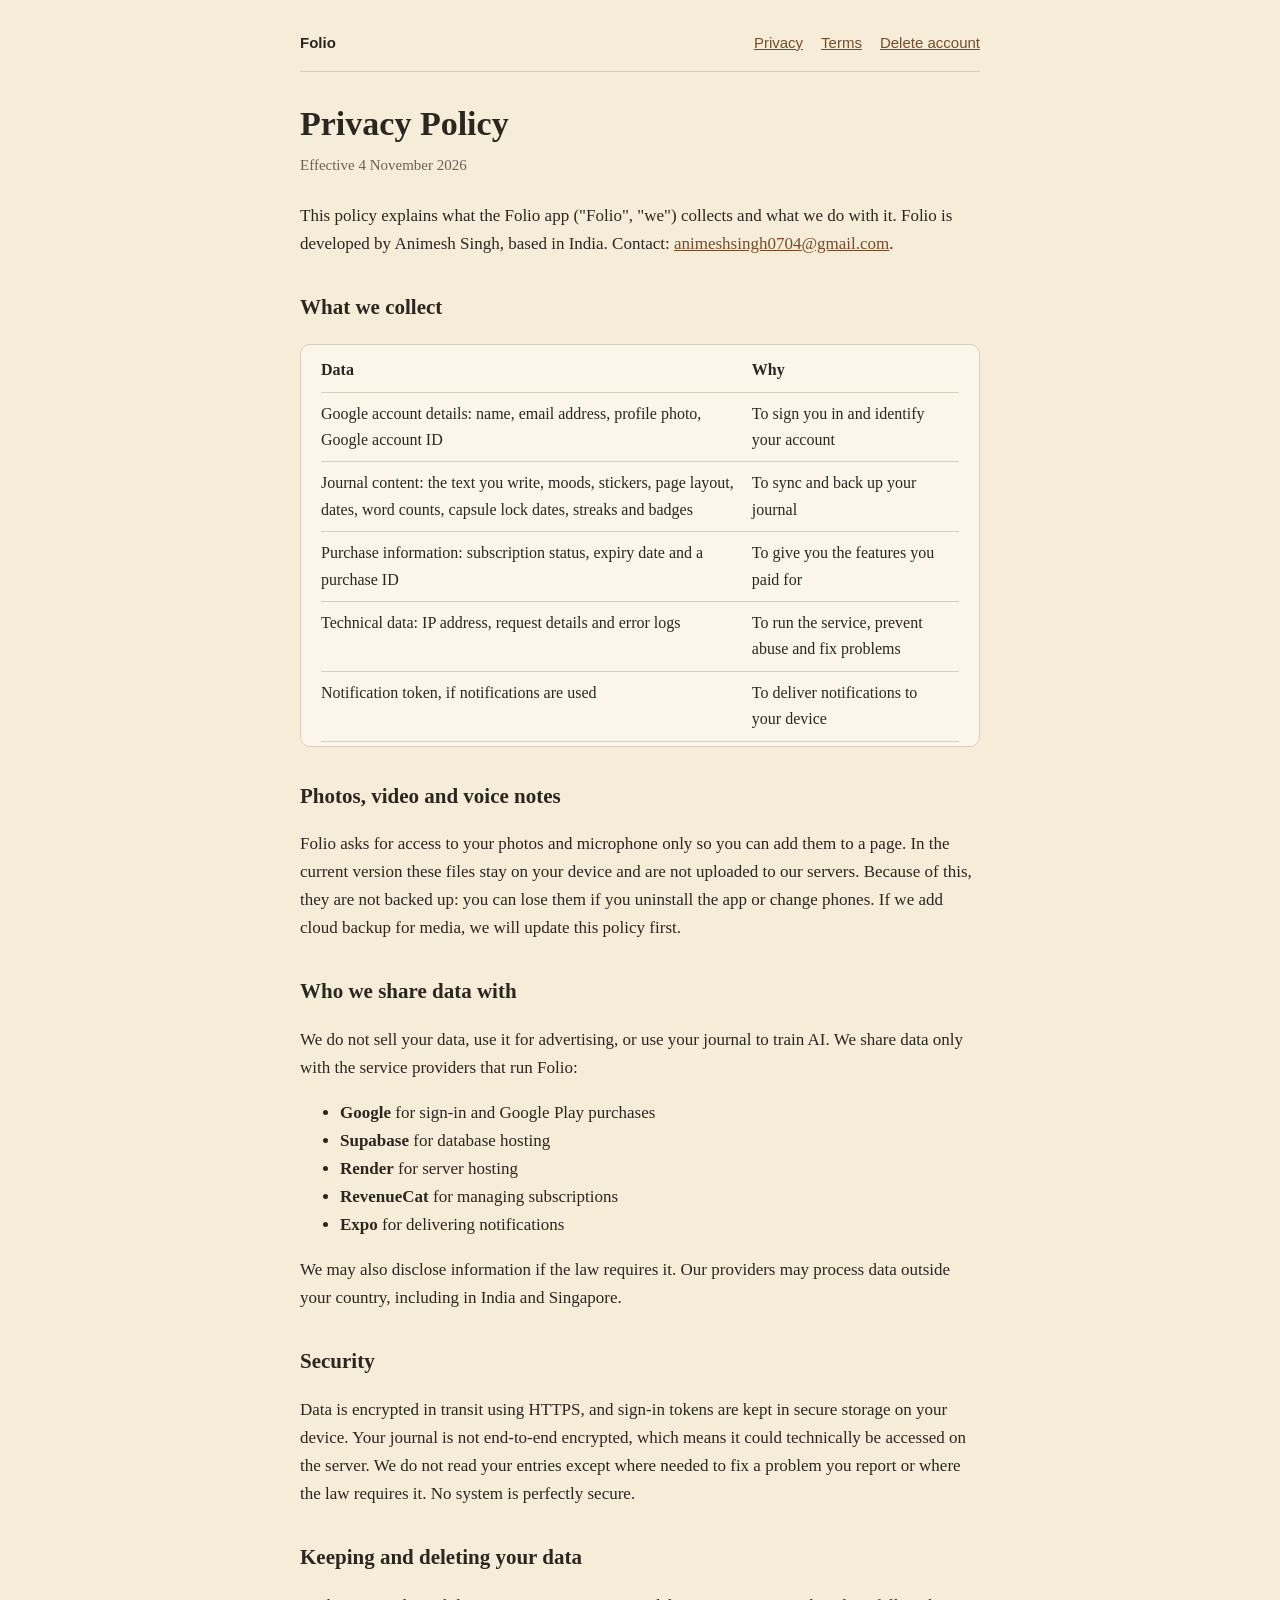
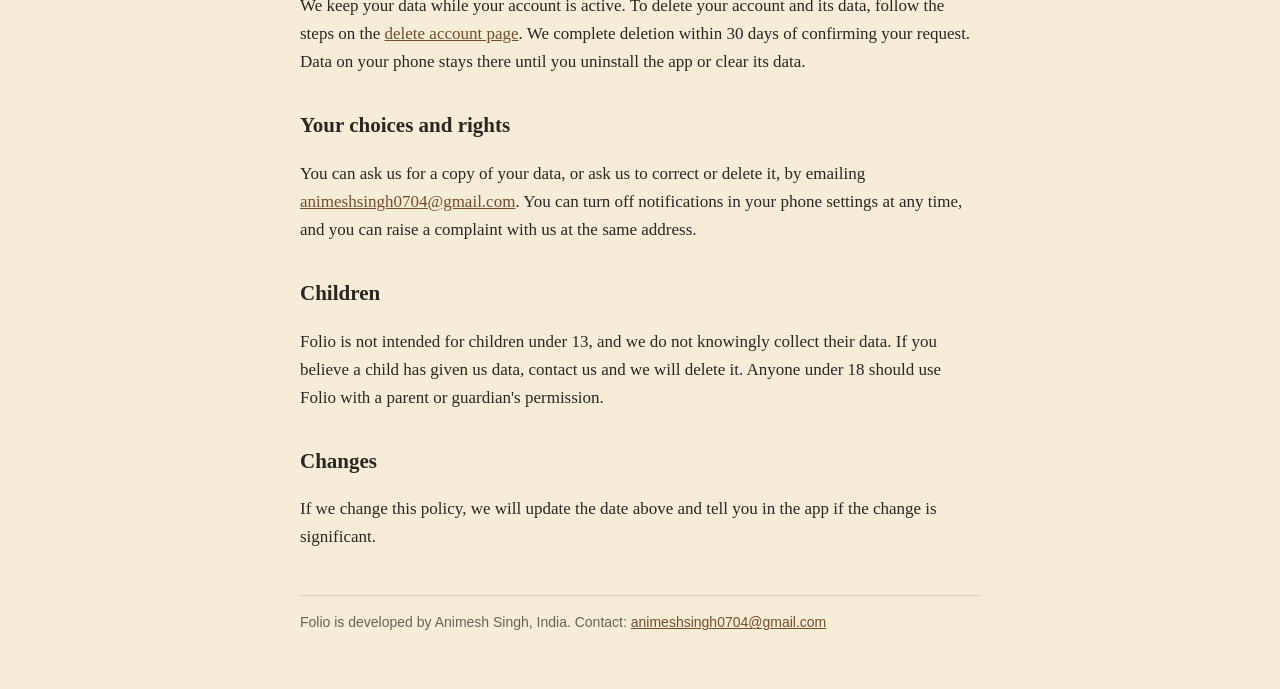
==== privacy.html @ 85dbc3ab "Add Folio website with privacy, terms and account deletion pages Co-Authored-By: Claude Opus 5.5 <no" ====
<!doctype html>
<html lang="en"><head><meta charset="utf-8"><meta name="viewport" content="width=device-width,initial-scale=1">
<title>Folio Privacy Policy</title><meta name="description" content="How Folio collects, uses and protects your information."><link rel="icon" href="icon.png"><link rel="stylesheet" href="style.css"></head>
<body><div class="wrap">
<nav><a class="brand" href="index.html">Folio</a><a href="privacy.html">Privacy</a><a href="terms.html">Terms</a><a href="delete-account.html">Delete account</a></nav>
<h1>Privacy Policy</h1><p class="meta">Effective 4 November 2026</p>
<p>This policy explains what the Folio app ("Folio", "we") collects and what we do with it. Folio is developed by Animesh Singh, based in India. Contact: <a href="mailto:animeshsingh0704@gmail.com">animeshsingh0704@gmail.com</a>.</p>
<h2>What we collect</h2>
<div class="card"><table>
<tr><th>Data</th><th>Why</th></tr>
<tr><td>Google account details: name, email address, profile photo, Google account ID</td><td>To sign you in and identify your account</td></tr>
<tr><td>Journal content: the text you write, moods, stickers, page layout, dates, word counts, capsule lock dates, streaks and badges</td><td>To sync and back up your journal</td></tr>
<tr><td>Purchase information: subscription status, expiry date and a purchase ID</td><td>To give you the features you paid for</td></tr>
<tr><td>Technical data: IP address, request details and error logs</td><td>To run the service, prevent abuse and fix problems</td></tr>
<tr><td>Notification token, if notifications are used</td><td>To deliver notifications to your device</td></tr>
</table></div>
<h2>Photos, video and voice notes</h2>
<p>Folio asks for access to your photos and microphone only so you can add them to a page. In the current version these files stay on your device and are not uploaded to our servers. Because of this, they are not backed up: you can lose them if you uninstall the app or change phones. If we add cloud backup for media, we will update this policy first.</p>
<h2>Who we share data with</h2>
<p>We do not sell your data, use it for advertising, or use your journal to train AI. We share data only with the service providers that run Folio:</p>
<ul>
<li><strong>Google</strong> for sign-in and Google Play purchases</li>
<li><strong>Supabase</strong> for database hosting</li>
<li><strong>Render</strong> for server hosting</li>
<li><strong>RevenueCat</strong> for managing subscriptions</li>
<li><strong>Expo</strong> for delivering notifications</li>
</ul>
<p>We may also disclose information if the law requires it. Our providers may process data outside your country, including in India and Singapore.</p>
<h2>Security</h2>
<p>Data is encrypted in transit using HTTPS, and sign-in tokens are kept in secure storage on your device. Your journal is not end-to-end encrypted, which means it could technically be accessed on the server. We do not read your entries except where needed to fix a problem you report or where the law requires it. No system is perfectly secure.</p>
<h2>Keeping and deleting your data</h2>
<p>We keep your data while your account is active. To delete your account and its data, follow the steps on the <a href="delete-account.html">delete account page</a>. We complete deletion within 30 days of confirming your request. Data on your phone stays there until you uninstall the app or clear its data.</p>
<h2>Your choices and rights</h2>
<p>You can ask us for a copy of your data, or ask us to correct or delete it, by emailing <a href="mailto:animeshsingh0704@gmail.com">animeshsingh0704@gmail.com</a>. You can turn off notifications in your phone settings at any time, and you can raise a complaint with us at the same address.</p>
<h2>Children</h2>
<p>Folio is not intended for children under 13, and we do not knowingly collect their data. If you believe a child has given us data, contact us and we will delete it. Anyone under 18 should use Folio with a parent or guardian's permission.</p>
<h2>Changes</h2>
<p>If we change this policy, we will update the date above and tell you in the app if the change is significant.</p>
<footer>Folio is developed by Animesh Singh, India. Contact: <a href="mailto:animeshsingh0704@gmail.com">animeshsingh0704@gmail.com</a></footer>
</div></body></html>
---- style.css ----
:root{--paper:#F5EDD8;--card:#FBF6E9;--ink:#2B2620;--muted:#6B6256;--line:#D9CEBC;--accent:#7A4B2A}
*{box-sizing:border-box}
body{margin:0;background:var(--paper);color:var(--ink);font:17px/1.65 Georgia,'Times New Roman',serif}
.wrap{max-width:720px;margin:0 auto;padding:32px 20px 56px}
nav{display:flex;flex-wrap:wrap;gap:6px 18px;align-items:center;padding-bottom:18px;border-bottom:1px solid var(--line);margin-bottom:32px;font:15px/1.4 -apple-system,'Segoe UI',Roboto,sans-serif}
nav a.brand{font-weight:700;margin-right:auto;color:var(--ink);text-decoration:none}
a{color:var(--accent)}
h1{font-size:34px;line-height:1.2;margin:0 0 8px}
h2{font-size:21px;margin:32px 0 6px}
.meta{color:var(--muted);font-size:15px;margin:0 0 24px}
.hero{text-align:center;padding:24px 0 8px}
.hero img{width:96px;height:96px;border-radius:22px;border:1px solid var(--line)}
.lead{font-size:20px;color:var(--muted);margin:10px 0 28px}
.card{background:var(--card);border:1px solid var(--line);border-radius:10px;padding:4px 20px;margin:20px 0}
table{width:100%;border-collapse:collapse;font-size:16px}
td,th{text-align:left;padding:8px 10px 8px 0;border-bottom:1px solid var(--line);vertical-align:top}
footer{margin-top:44px;padding-top:16px;border-top:1px solid var(--line);color:var(--muted);font:14px/1.5 -apple-system,'Segoe UI',Roboto,sans-serif}
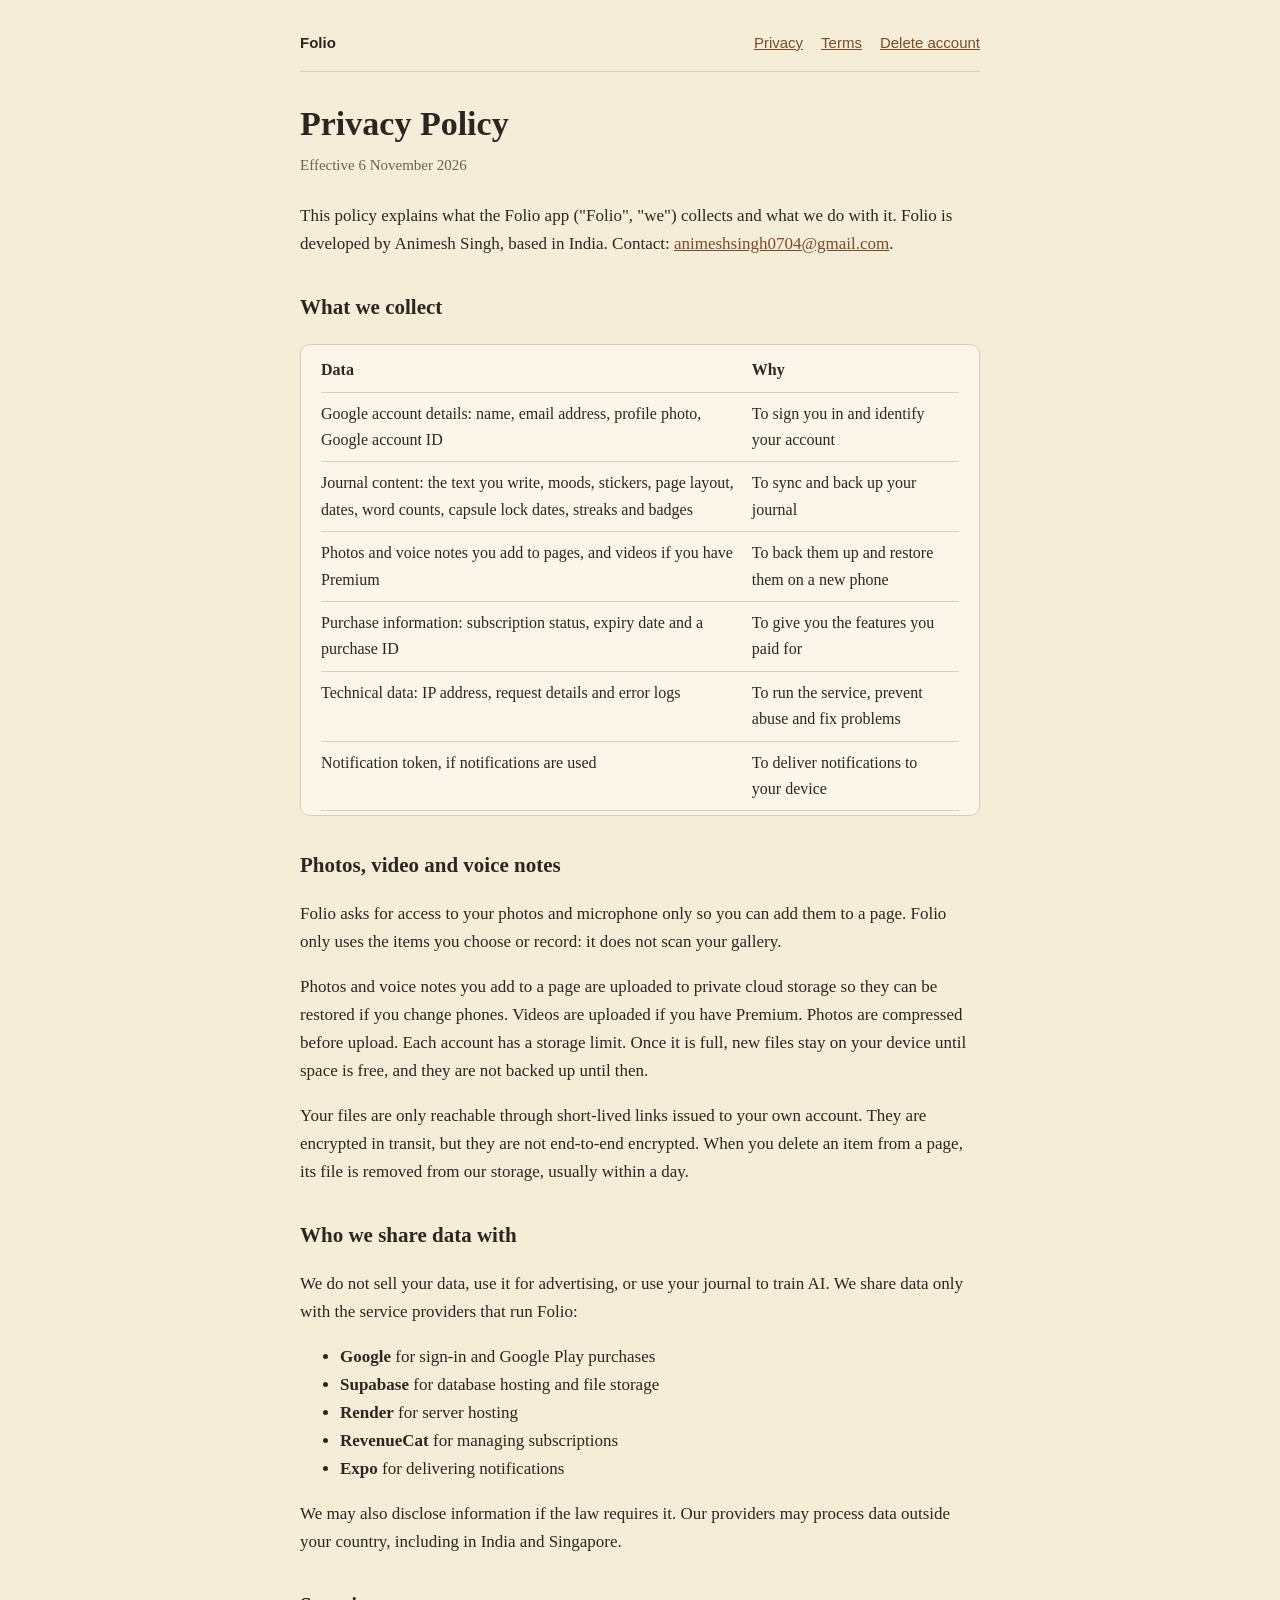
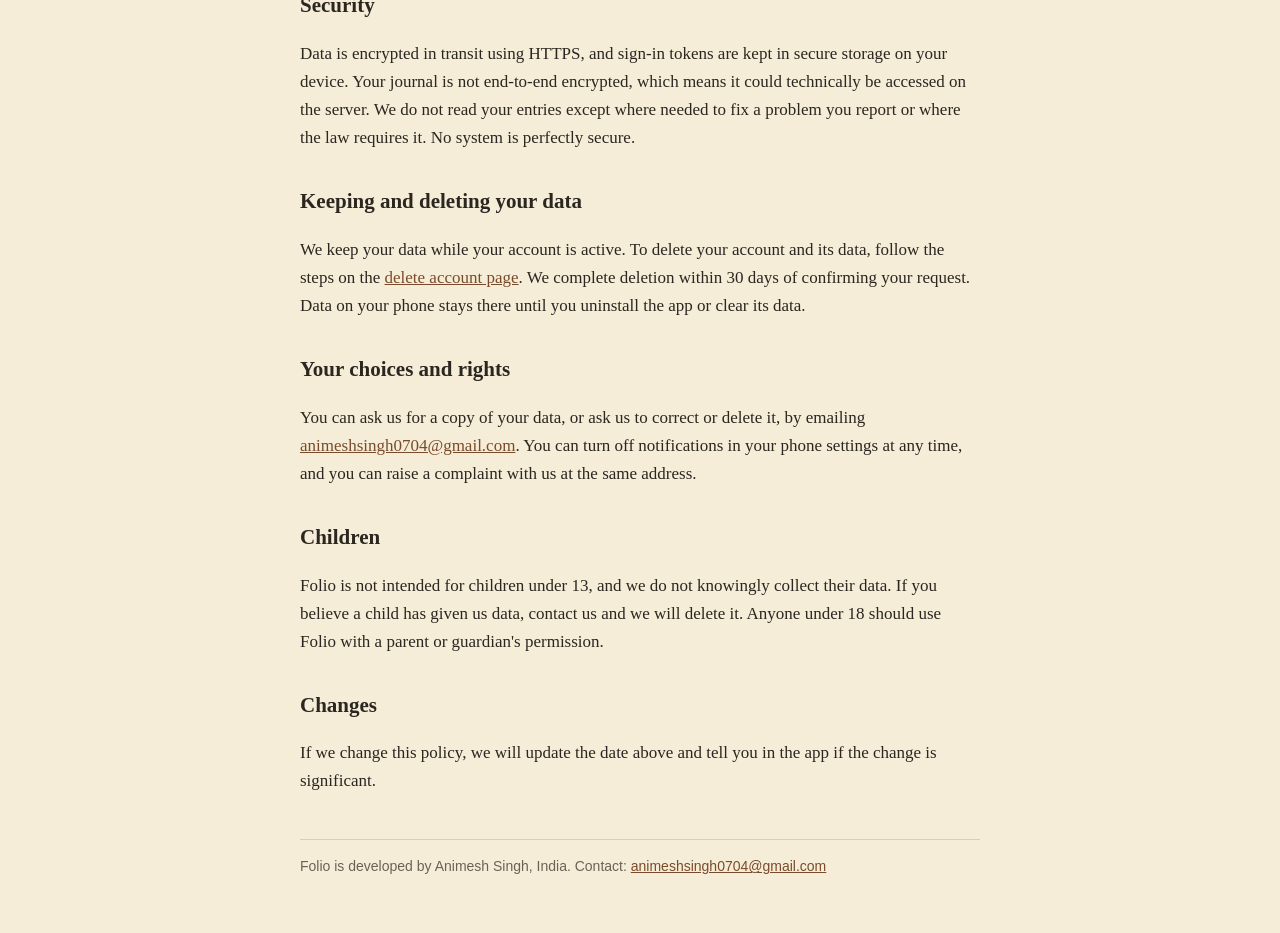
==== commit 0b4cfb2e: "Describe media backup in the privacy policy and terms Publish together with the app release that tur" ====
--- a/privacy.html
+++ b/privacy.html
@@ -3,24 +3,27 @@
 <title>Folio Privacy Policy</title><meta name="description" content="How Folio collects, uses and protects your information."><link rel="icon" href="icon.png"><link rel="stylesheet" href="style.css"></head>
 <body><div class="wrap">
 <nav><a class="brand" href="index.html">Folio</a><a href="privacy.html">Privacy</a><a href="terms.html">Terms</a><a href="delete-account.html">Delete account</a></nav>
-<h1>Privacy Policy</h1><p class="meta">Effective 4 November 2026</p>
+<h1>Privacy Policy</h1><p class="meta">Effective 6 November 2026</p>
 <p>This policy explains what the Folio app ("Folio", "we") collects and what we do with it. Folio is developed by Animesh Singh, based in India. Contact: <a href="mailto:animeshsingh0704@gmail.com">animeshsingh0704@gmail.com</a>.</p>
 <h2>What we collect</h2>
 <div class="card"><table>
 <tr><th>Data</th><th>Why</th></tr>
 <tr><td>Google account details: name, email address, profile photo, Google account ID</td><td>To sign you in and identify your account</td></tr>
 <tr><td>Journal content: the text you write, moods, stickers, page layout, dates, word counts, capsule lock dates, streaks and badges</td><td>To sync and back up your journal</td></tr>
+<tr><td>Photos and voice notes you add to pages, and videos if you have Premium</td><td>To back them up and restore them on a new phone</td></tr>
 <tr><td>Purchase information: subscription status, expiry date and a purchase ID</td><td>To give you the features you paid for</td></tr>
 <tr><td>Technical data: IP address, request details and error logs</td><td>To run the service, prevent abuse and fix problems</td></tr>
 <tr><td>Notification token, if notifications are used</td><td>To deliver notifications to your device</td></tr>
 </table></div>
 <h2>Photos, video and voice notes</h2>
-<p>Folio asks for access to your photos and microphone only so you can add them to a page. In the current version these files stay on your device and are not uploaded to our servers. Because of this, they are not backed up: you can lose them if you uninstall the app or change phones. If we add cloud backup for media, we will update this policy first.</p>
+<p>Folio asks for access to your photos and microphone only so you can add them to a page. Folio only uses the items you choose or record: it does not scan your gallery.</p>
+<p>Photos and voice notes you add to a page are uploaded to private cloud storage so they can be restored if you change phones. Videos are uploaded if you have Premium. Photos are compressed before upload. Each account has a storage limit. Once it is full, new files stay on your device until space is free, and they are not backed up until then.</p>
+<p>Your files are only reachable through short-lived links issued to your own account. They are encrypted in transit, but they are not end-to-end encrypted. When you delete an item from a page, its file is removed from our storage, usually within a day.</p>
 <h2>Who we share data with</h2>
 <p>We do not sell your data, use it for advertising, or use your journal to train AI. We share data only with the service providers that run Folio:</p>
 <ul>
 <li><strong>Google</strong> for sign-in and Google Play purchases</li>
-<li><strong>Supabase</strong> for database hosting</li>
+<li><strong>Supabase</strong> for database hosting and file storage</li>
 <li><strong>Render</strong> for server hosting</li>
 <li><strong>RevenueCat</strong> for managing subscriptions</li>
 <li><strong>Expo</strong> for delivering notifications</li>
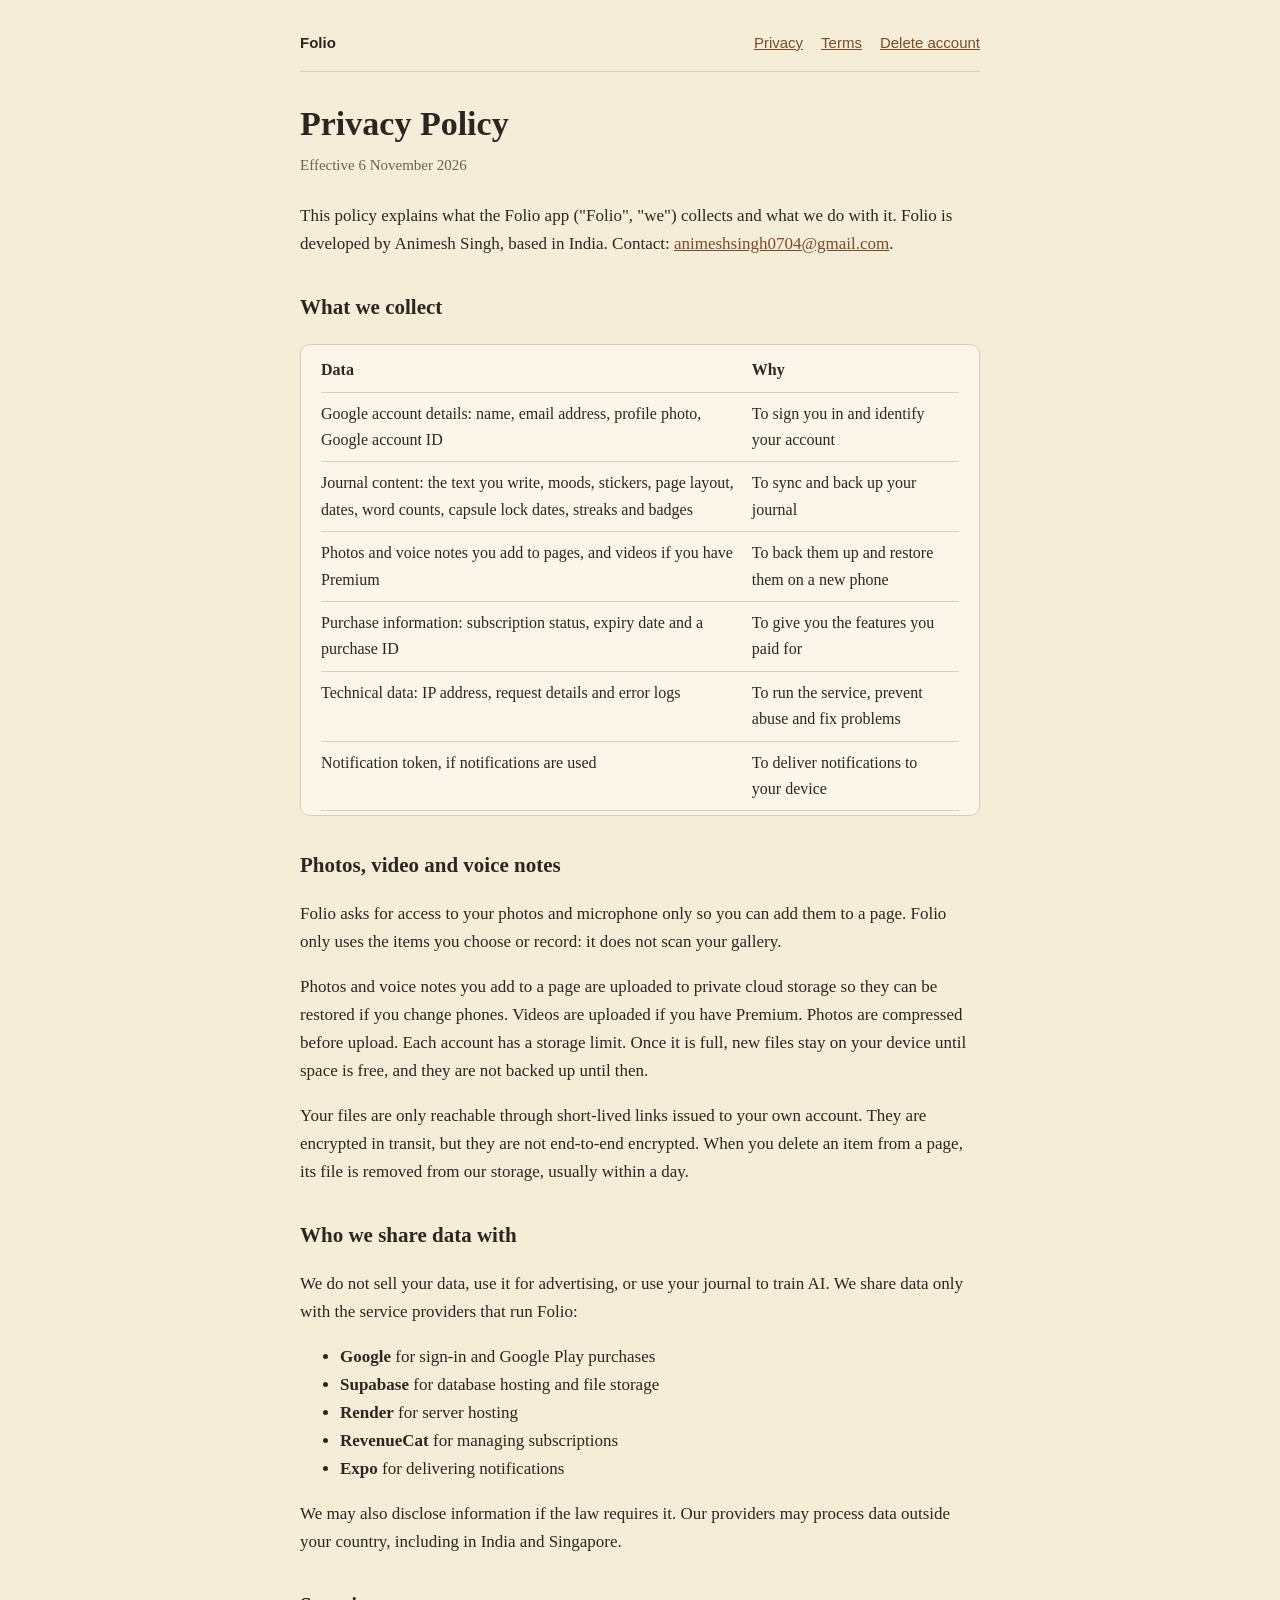
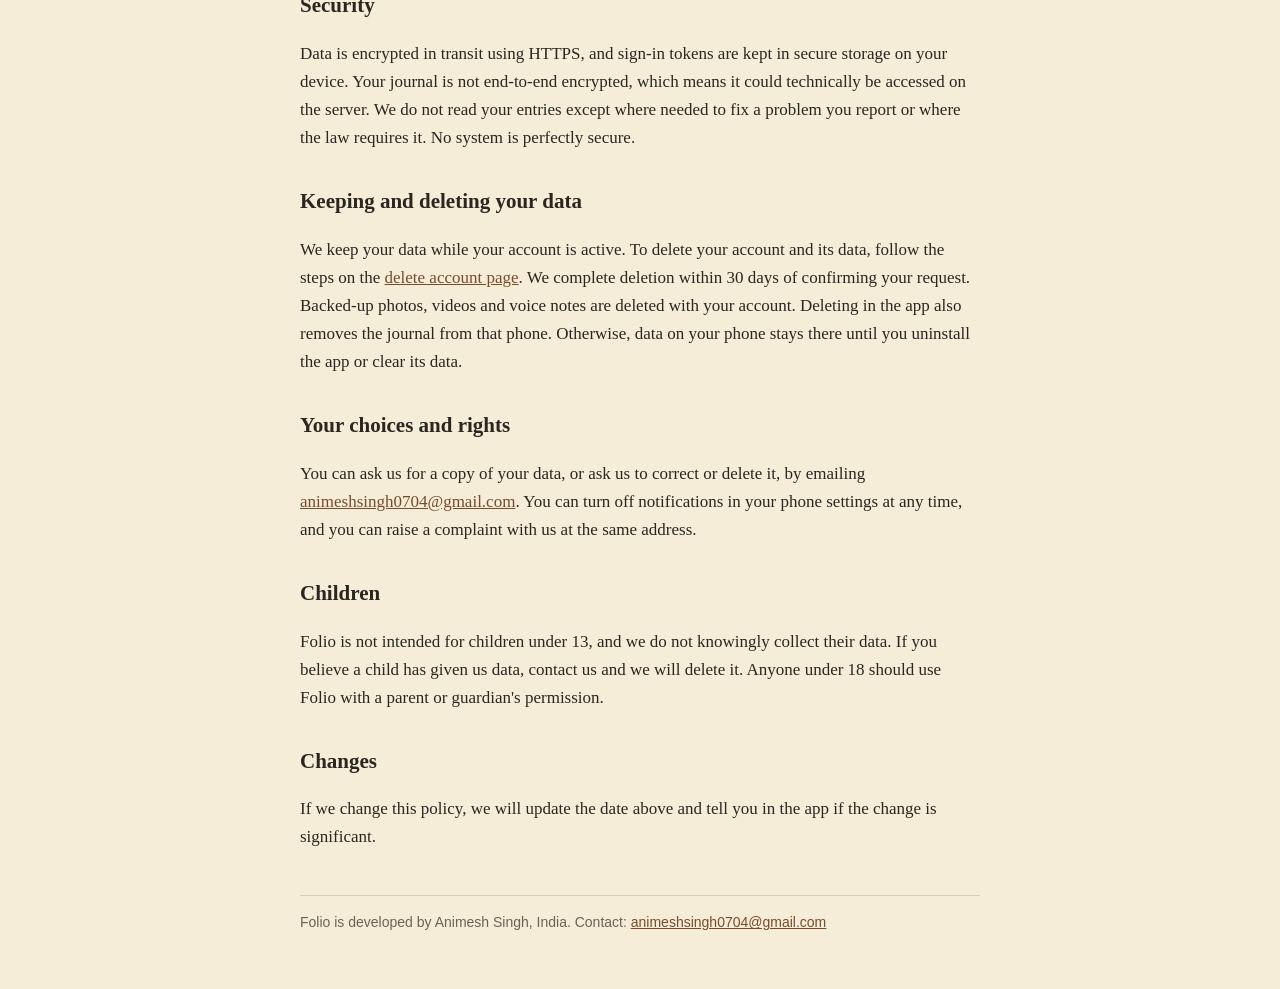
==== commit ad557202: "Describe in-app account deletion Co-Authored-By: Claude Opus 5.5 <noreply@anthropic.com>" ====
--- a/privacy.html
+++ b/privacy.html
@@ -32,7 +32,7 @@
 <h2>Security</h2>
 <p>Data is encrypted in transit using HTTPS, and sign-in tokens are kept in secure storage on your device. Your journal is not end-to-end encrypted, which means it could technically be accessed on the server. We do not read your entries except where needed to fix a problem you report or where the law requires it. No system is perfectly secure.</p>
 <h2>Keeping and deleting your data</h2>
-<p>We keep your data while your account is active. To delete your account and its data, follow the steps on the <a href="delete-account.html">delete account page</a>. We complete deletion within 30 days of confirming your request. Data on your phone stays there until you uninstall the app or clear its data.</p>
+<p>We keep your data while your account is active. To delete your account and its data, follow the steps on the <a href="delete-account.html">delete account page</a>. We complete deletion within 30 days of confirming your request. Backed-up photos, videos and voice notes are deleted with your account. Deleting in the app also removes the journal from that phone. Otherwise, data on your phone stays there until you uninstall the app or clear its data.</p>
 <h2>Your choices and rights</h2>
 <p>You can ask us for a copy of your data, or ask us to correct or delete it, by emailing <a href="mailto:animeshsingh0704@gmail.com">animeshsingh0704@gmail.com</a>. You can turn off notifications in your phone settings at any time, and you can raise a complaint with us at the same address.</p>
 <h2>Children</h2>
